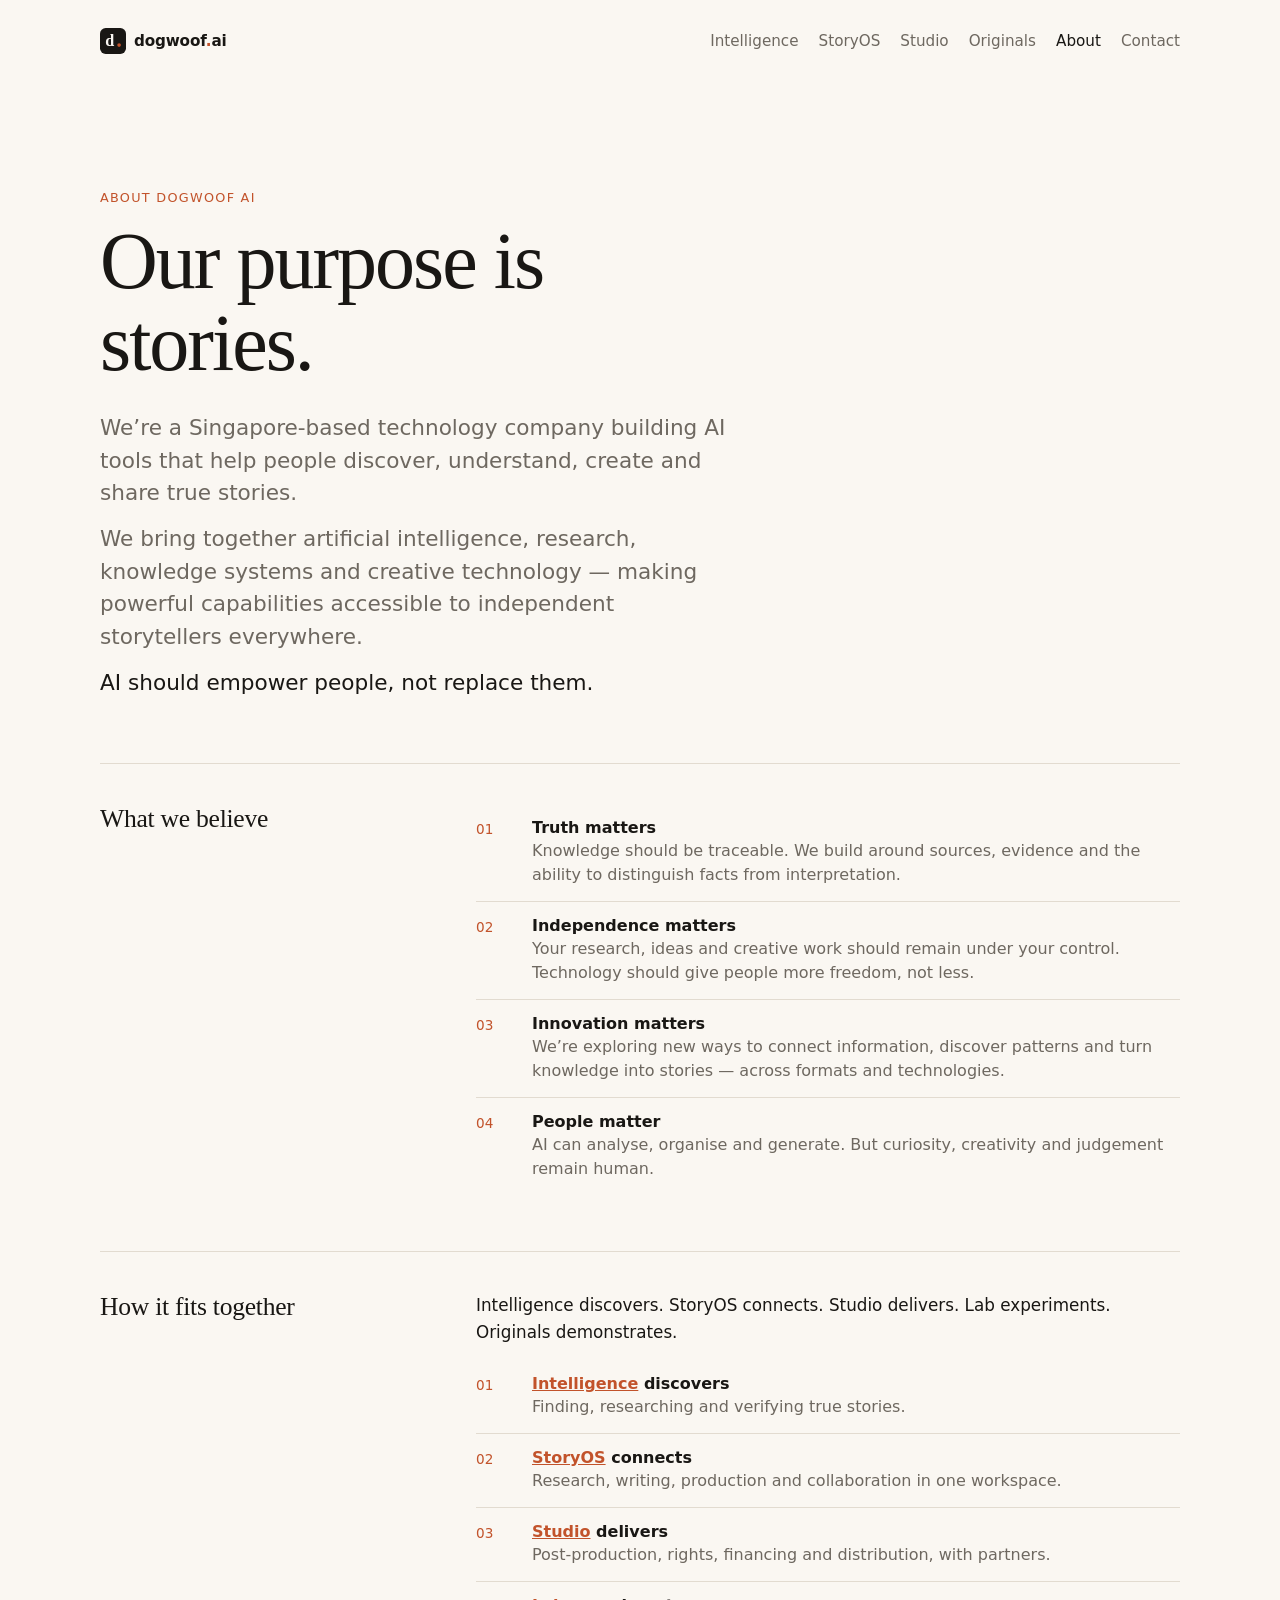
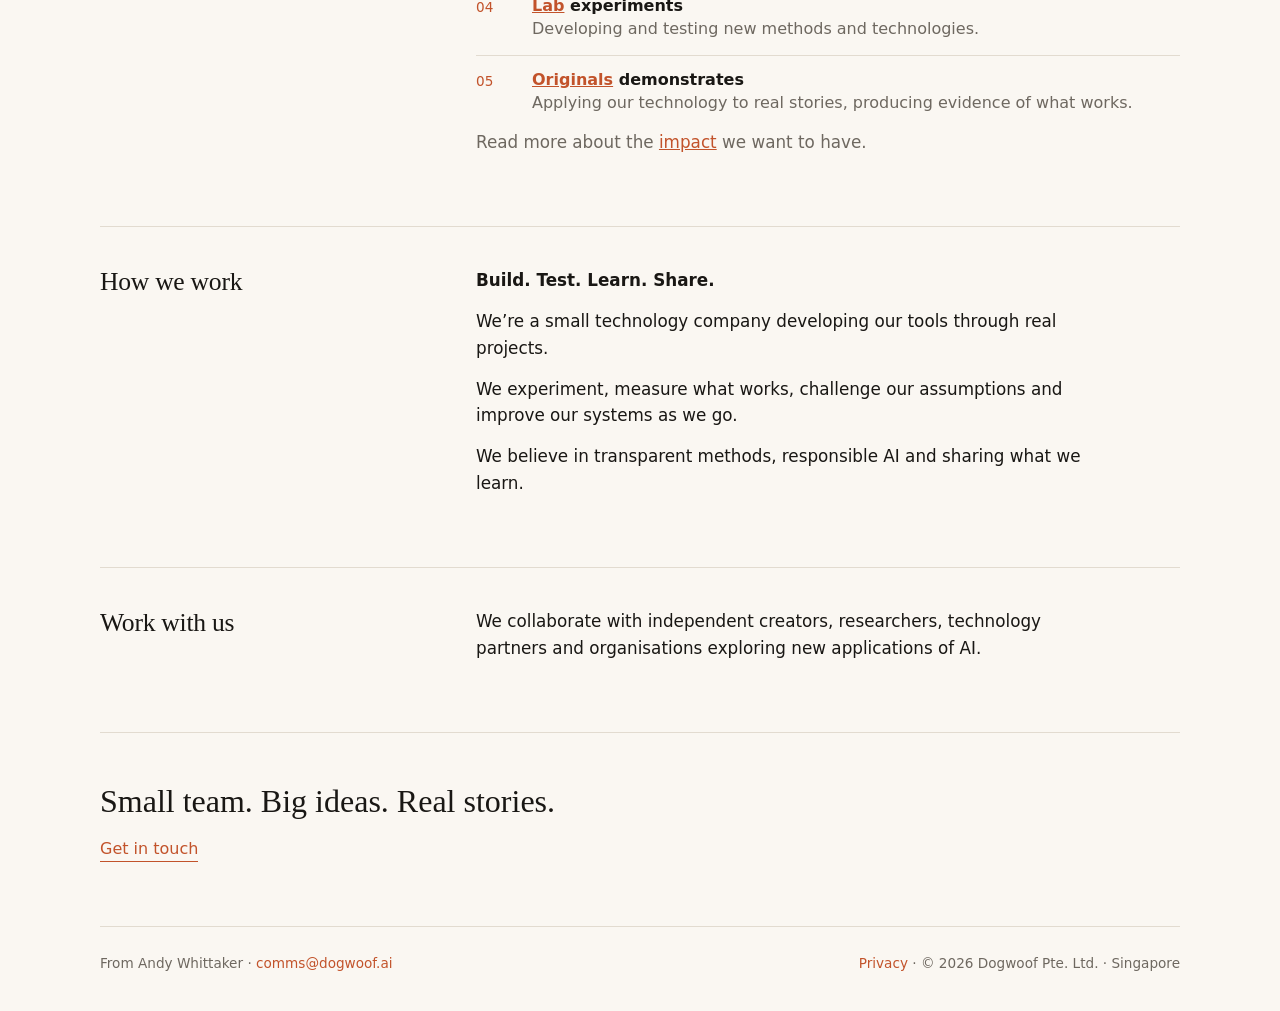
==== about.html @ a5aec827 "Add Contact page with Andy's copy; nav Contact links to it Co-Authored-By: Claude Opus 5.5 <noreply@" ====
<!doctype html>
<html lang="en">
<head>
  <meta charset="utf-8">
  <meta name="viewport" content="width=device-width, initial-scale=1">
  <title>About · dogwoof.ai</title>
  <meta name="description" content="About Dogwoof AI: a Singapore-based technology company building AI tools that help people discover, understand, create and share true stories.">
  <link rel="icon" href="/favicon.svg" type="image/svg+xml">
  <link rel="stylesheet" href="/styles.css">
</head>
<body>
  <div class="wrap">
    <nav>
      <a class="logo" href="/"><svg class="mark" viewBox="0 0 64 64" width="26" height="26" aria-hidden="true"><rect width="64" height="64" rx="14" fill="currentColor"/><text x="13" y="45" font-family="ui-serif, Georgia, 'Times New Roman', serif" font-size="40" fill="var(--bg)">d</text><circle cx="47" cy="42" r="4.5" fill="var(--accent)"/></svg><span>dogwoof<span class="dot">.</span>ai</span></a>
      <span class="links"><a href="/intelligence">Intelligence</a><a href="/storyos">StoryOS</a><a href="/studio">Studio</a><a href="/originals">Originals</a><a href="/about" aria-current="page">About</a><a href="/contact">Contact</a></span>
    </nav>

    <header>
      <p class="eyebrow">About Dogwoof AI</p>
      <h1>Our purpose is stories.</h1>
      <p class="lede">We&rsquo;re a Singapore-based technology company building AI tools that help people discover, understand, create and share true stories.</p>
      <p class="lede">We bring together artificial intelligence, research, knowledge systems and creative technology &mdash; making powerful capabilities accessible to independent storytellers everywhere.</p>
      <p class="lede"><span class="em">AI should empower people, not replace them.</span></p>
    </header>

    <section class="block">
      <h2>What we believe</h2>
      <div class="body">
        <ol class="steps">
          <li><div><strong>Truth matters</strong><span>Knowledge should be traceable. We build around sources, evidence and the ability to distinguish facts from interpretation.</span></div></li>
          <li><div><strong>Independence matters</strong><span>Your research, ideas and creative work should remain under your control. Technology should give people more freedom, not less.</span></div></li>
          <li><div><strong>Innovation matters</strong><span>We&rsquo;re exploring new ways to connect information, discover patterns and turn knowledge into stories &mdash; across formats and technologies.</span></div></li>
          <li><div><strong>People matter</strong><span>AI can analyse, organise and generate. But curiosity, creativity and judgement remain human.</span></div></li>
        </ol>
      </div>
    </section>

    <section class="block">
      <h2>How it fits together</h2>
      <div class="body">
        <p>Intelligence discovers. StoryOS connects. Studio delivers. Lab experiments. Originals demonstrates.</p>
        <ol class="steps">
          <li><div><strong><a href="/intelligence">Intelligence</a> discovers</strong><span>Finding, researching and verifying true stories.</span></div></li>
          <li><div><strong><a href="/storyos">StoryOS</a> connects</strong><span>Research, writing, production and collaboration in one workspace.</span></div></li>
          <li><div><strong><a href="/studio">Studio</a> delivers</strong><span>Post-production, rights, financing and distribution, with partners.</span></div></li>
          <li><div><strong><a href="/lab">Lab</a> experiments</strong><span>Developing and testing new methods and technologies.</span></div></li>
          <li><div><strong><a href="/originals">Originals</a> demonstrates</strong><span>Applying our technology to real stories, producing evidence of what works.</span></div></li>
        </ol>
        <p class="muted">Read more about the <a href="/impact">impact</a> we want to have.</p>
      </div>
    </section>

    <section class="block">
      <h2>How we work</h2>
      <div class="body">
        <p><strong>Build. Test. Learn. Share.</strong></p>
        <p>We&rsquo;re a small technology company developing our tools through real projects.</p>
        <p>We experiment, measure what works, challenge our assumptions and improve our systems as we go.</p>
        <p>We believe in transparent methods, responsible AI and sharing what we learn.</p>
      </div>
    </section>

    <section class="block">
      <h2>Work with us</h2>
      <div class="body">
        <p>We collaborate with independent creators, researchers, technology partners and organisations exploring new applications of AI.</p>
      </div>
    </section>

    <div class="cta">
      <p>Small team. Big ideas. Real stories.</p>
      <p class="actions"><a href="/contact">Get in touch</a></p>
    </div>

    <footer id="contact">
      <span>From Andy Whittaker &middot; <a href="mailto:comms@dogwoof.ai">comms@dogwoof.ai</a></span>
      <span><a href="/privacy">Privacy</a> &middot; &copy; <span id="y">2026</span> Dogwoof Pte. Ltd. &middot; Singapore</span>
    </footer>
  </div>
  <script>document.getElementById('y').textContent = new Date().getFullYear();</script>
</body>
</html>
---- styles.css ----
:root {
  --bg: #faf7f2;
  --fg: #191714;
  --muted: #6e6860;
  --rule: #e2dbd0;
  --tile: #f1ebe1;
  --accent: #c2532b;
}
@media (prefers-color-scheme: dark) {
  :root {
    --bg: #14120f;
    --fg: #f1ece4;
    --muted: #a39b90;
    --rule: #2c2823;
    --tile: #1e1b17;
    --accent: #e8794f;
  }
}
* { box-sizing: border-box; }
html, body { margin: 0; }
body {
  background: var(--bg);
  color: var(--fg);
  font-family: ui-sans-serif, system-ui, -apple-system, "Segoe UI", Helvetica, Arial, sans-serif;
  padding: 0 24px;
}
.wrap { max-width: 1080px; margin: 0 auto; width: 100%; }
.serif { font-family: ui-serif, Georgia, "Times New Roman", serif; }
.dot { color: var(--accent); }

nav { display: flex; justify-content: space-between; align-items: center; flex-wrap: wrap; gap: 8px; padding: 28px 0; font-size: 0.95rem; }
nav .logo { display: inline-flex; align-items: center; gap: 8px; font-weight: 600; letter-spacing: -0.01em; color: var(--fg); text-decoration: none; }
nav .logo .mark { flex: none; }
.product-mark { display: block; color: var(--fg); margin: 0 0 14px; }
nav .links { display: flex; flex-wrap: wrap; column-gap: 20px; row-gap: 6px; }
nav .links a { color: var(--muted); text-decoration: none; }
nav .links a:hover, nav .links a[aria-current="page"] { color: var(--fg); }

header { padding: 12vh 0 64px; }
.eyebrow { font-size: 0.8rem; letter-spacing: 0.1em; text-transform: uppercase; color: var(--accent); margin: 0 0 16px; }
h1 {
  font-family: ui-serif, Georgia, "Times New Roman", serif;
  font-weight: 400;
  font-size: clamp(2.4rem, 7vw, 5rem);
  letter-spacing: -0.025em;
  line-height: 1.02;
  margin: 0 0 28px;
  max-width: 14ch;
}
p.lede { font-size: clamp(1.1rem, 2.2vw, 1.35rem); line-height: 1.5; margin: 0; max-width: 46ch; color: var(--muted); }
p.lede + p.lede { margin-top: 14px; }
p.lede .em { color: var(--fg); }
p.actions { display: flex; flex-wrap: wrap; gap: 12px 28px; margin: 28px 0 0; }
p.actions a { color: var(--accent); text-decoration: none; border-bottom: 1px solid currentColor; }
section.manifesto { border-top: 1px solid var(--rule); padding: 48px 0; }
section.manifesto p { font-family: ui-serif, Georgia, serif; font-size: clamp(1.4rem, 3vw, 2rem); line-height: 1.3; letter-spacing: -0.01em; margin: 0; max-width: 28ch; }
section.manifesto p.sign { margin-top: 16px; max-width: none; font-family: inherit; font-size: 1rem; color: var(--muted); }

.grid { display: grid; grid-template-columns: repeat(4, 1fr); gap: 12px; margin: 0 0 72px; padding: 0; list-style: none; }
.grid.three { grid-template-columns: repeat(3, 1fr); }
.grid li {
  min-width: 0;
  aspect-ratio: 1 / 1;
  background: var(--tile);
  border-radius: 6px;
  padding: 18px;
  display: flex;
  flex-direction: column;
  justify-content: space-between;
}
.grid .n { font-size: 0.8rem; color: var(--accent); font-variant-numeric: tabular-nums; }
.grid .t { font-family: ui-serif, Georgia, serif; font-size: clamp(1.1rem, 2vw, 1.5rem); line-height: 1.15; }
.grid .d { font-size: 0.85rem; line-height: 1.4; color: var(--muted); margin-top: 6px; }

section.block { border-top: 1px solid var(--rule); padding: 40px 0 56px; display: grid; grid-template-columns: 1fr 2fr; gap: 24px; }
section.block h2 { font-family: ui-serif, Georgia, serif; font-weight: 400; font-size: 1.6rem; letter-spacing: -0.01em; margin: 0; }
section.block .body p { margin: 0 0 14px; font-size: 1.05rem; line-height: 1.6; max-width: 60ch; }
section.block .body p.muted { color: var(--muted); }

ol.steps { list-style: none; padding: 0; margin: 0; counter-reset: s; }
ol.steps li { counter-increment: s; padding: 14px 0; border-bottom: 1px solid var(--rule); display: grid; grid-template-columns: 3rem 1fr; gap: 8px; }
ol.steps li:last-child { border-bottom: 0; }
ol.steps li::before { content: counter(s, decimal-leading-zero); color: var(--accent); font-size: 0.85rem; padding-top: 3px; font-variant-numeric: tabular-nums; }
ol.steps strong { display: block; font-weight: 600; margin-bottom: 2px; }
ol.steps span { color: var(--muted); line-height: 1.5; }

.labels { display: flex; flex-wrap: wrap; gap: 8px; margin: 4px 0 16px; padding: 0; list-style: none; }
.labels li { font-size: 0.8rem; letter-spacing: 0.06em; text-transform: uppercase; border: 1px solid var(--rule); border-radius: 999px; padding: 6px 12px; }

section.parts { border-top: 1px solid var(--rule); padding: 32px 0; display: grid; grid-template-columns: repeat(3, 1fr); gap: 24px; }
section.parts.four { grid-template-columns: repeat(4, 1fr); }
.parts h2 { font-size: 1rem; font-weight: 600; margin: 0 0 8px; }
.parts h2 a { color: var(--fg); text-decoration: none; }
.parts h2 a::after { content: " \2192"; color: var(--accent); }
.parts p { margin: 0; font-size: 0.95rem; line-height: 1.5; color: var(--muted); }

.cta { border-top: 1px solid var(--rule); padding: 48px 0 64px; }
.cta p { font-family: ui-serif, Georgia, serif; font-size: clamp(1.4rem, 3vw, 2rem); line-height: 1.25; margin: 0 0 16px; max-width: 30ch; }
.cta p.eyebrow { font-family: inherit; font-size: 0.8rem; margin: 0 0 12px; }
.cta p.muted { font-family: inherit; font-size: 0.9rem; color: var(--muted); margin: 24px 0 0; }
.cta p.actions { font-family: inherit; font-size: 1rem; line-height: 1.5; max-width: none; margin: 0; }
.cta a { color: var(--accent); text-decoration: none; border-bottom: 1px solid currentColor; }

footer { border-top: 1px solid var(--rule); padding: 28px 0 40px; font-size: 0.85rem; color: var(--muted); display: flex; justify-content: space-between; flex-wrap: wrap; gap: 12px; }
footer a { color: var(--accent); text-decoration: none; }

@media (max-width: 760px) {
  .grid { grid-template-columns: repeat(2, 1fr); }
  .grid.three { grid-template-columns: 1fr; }
  .grid.three li, .grid.stack li { aspect-ratio: auto; min-height: 150px; }
  .grid.stack { grid-template-columns: 1fr; }
  section.parts, section.parts.four, section.block { grid-template-columns: 1fr; }
  nav .links { column-gap: 14px; }
  header { padding: 8vh 0 48px; }
}
section.block .body a { color: var(--accent); }
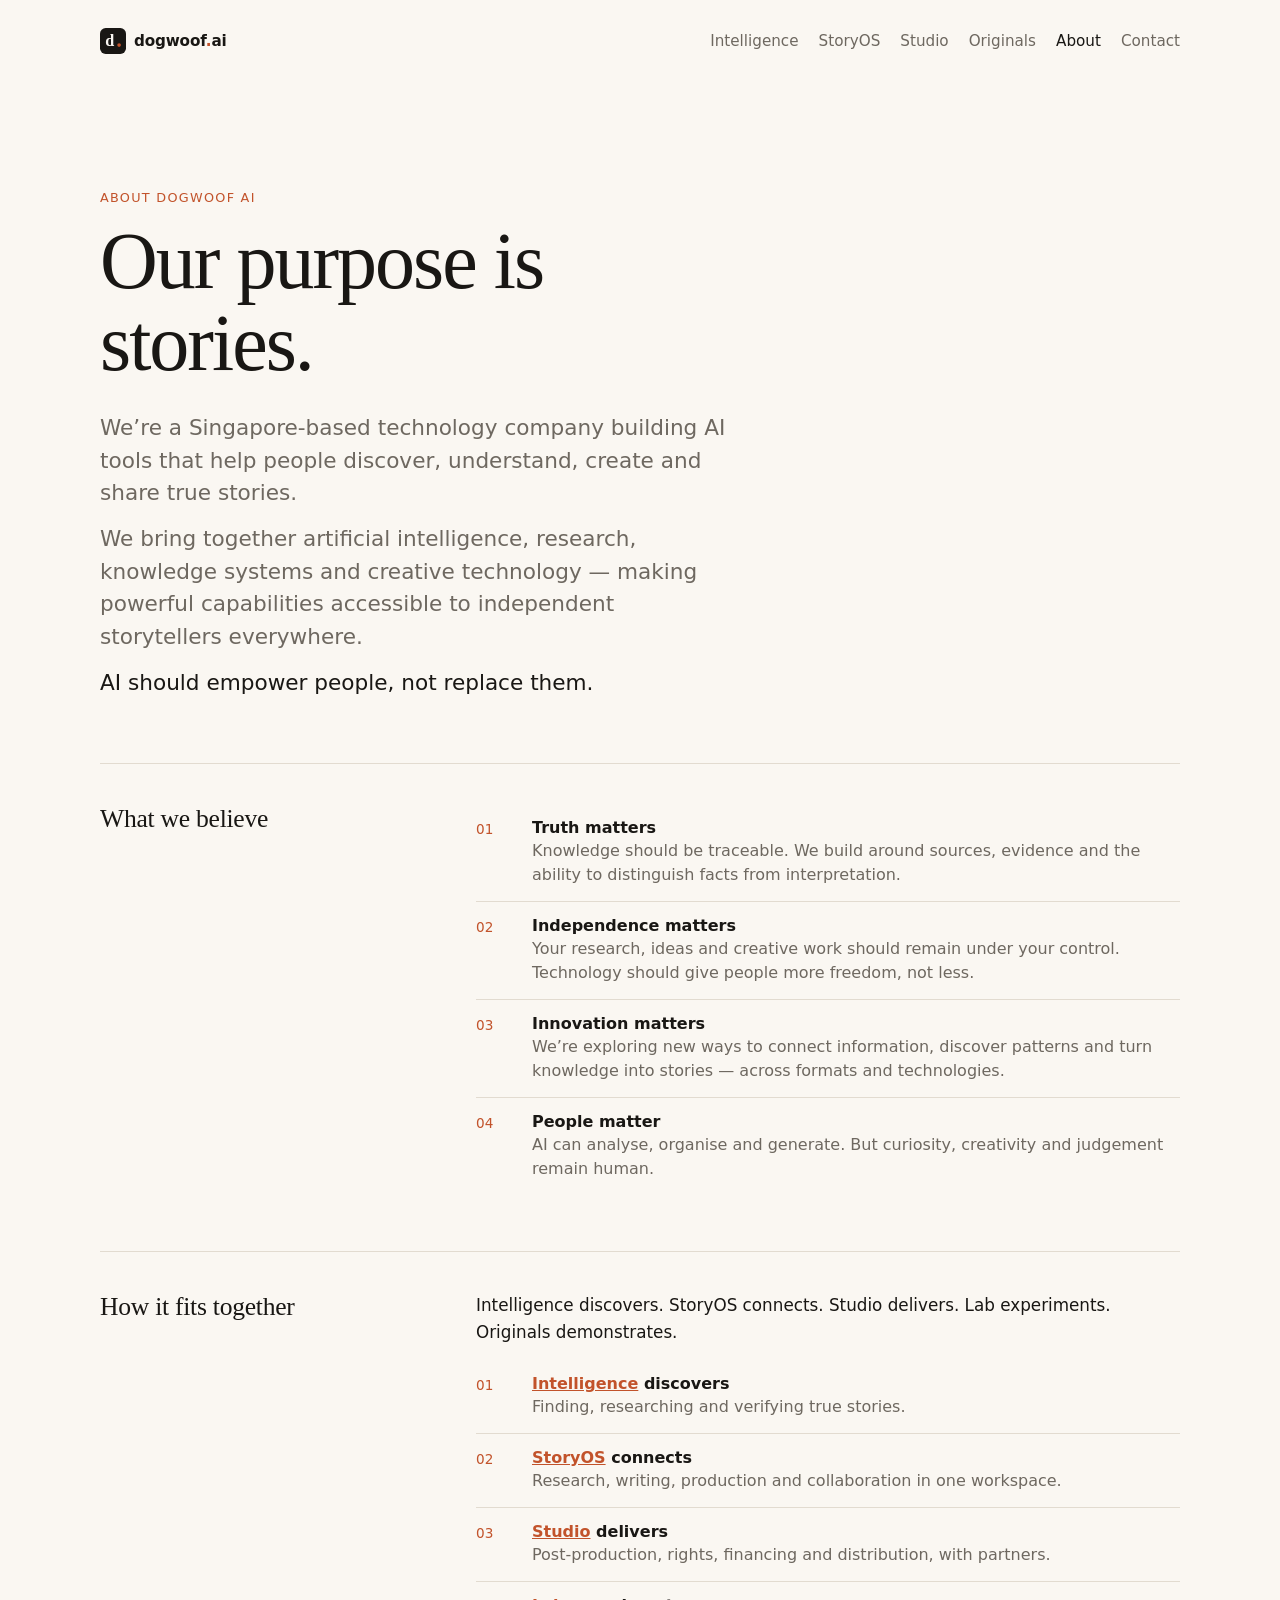
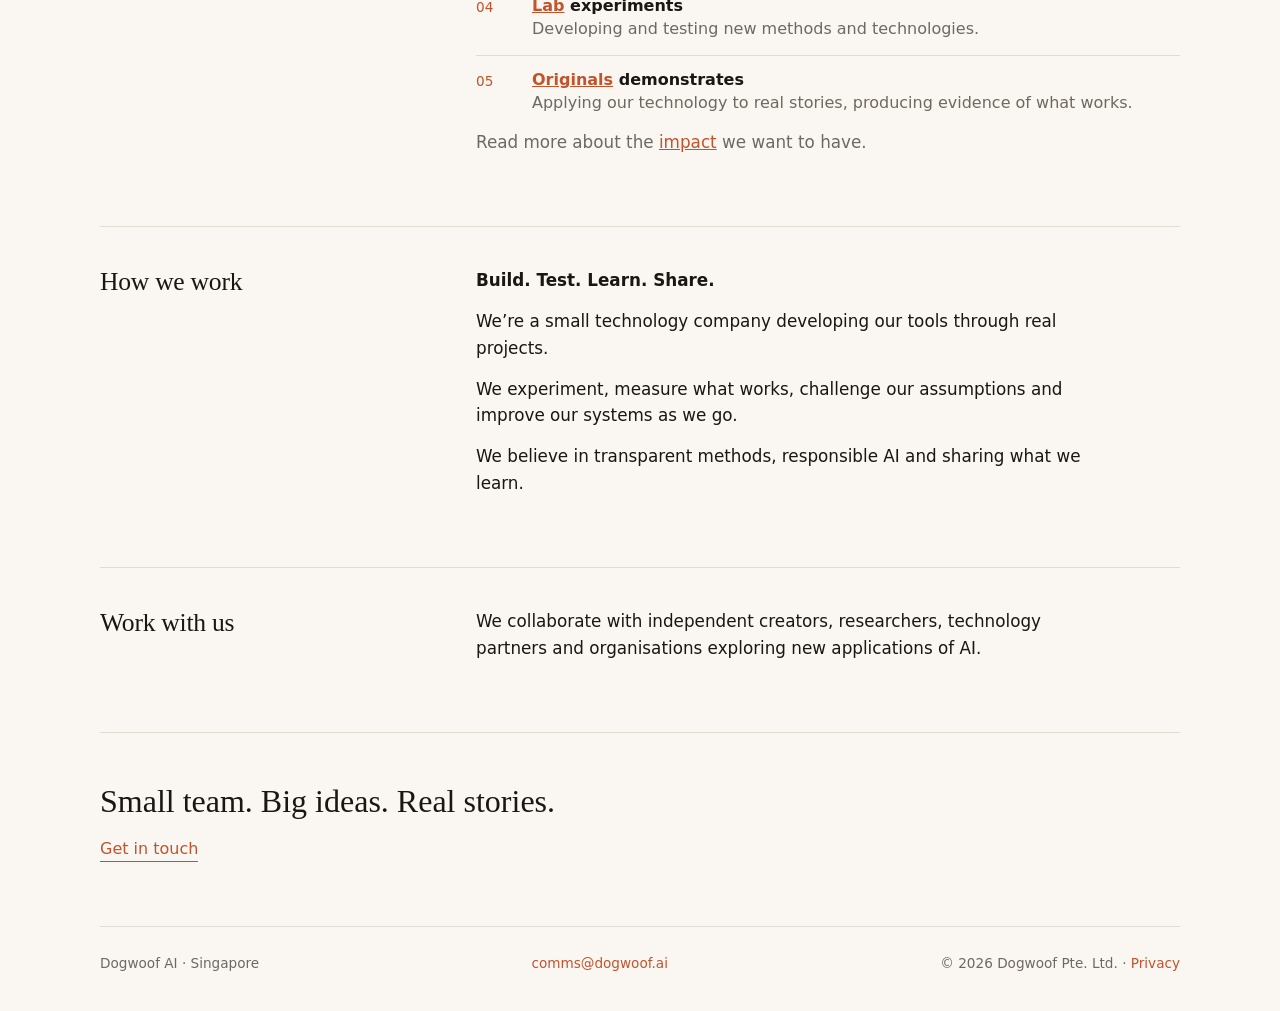
==== commit 17e24028: "One company footer on every page Footer now reads 'Dogwoof AI · Singapore / comms@dogwoof.ai / © 202" ====
--- a/about.html
+++ b/about.html
@@ -73,8 +73,9 @@
     </div>
 
     <footer id="contact">
-      <span>From Andy Whittaker &middot; <a href="mailto:comms@dogwoof.ai">comms@dogwoof.ai</a></span>
-      <span><a href="/privacy">Privacy</a> &middot; &copy; <span id="y">2026</span> Dogwoof Pte. Ltd. &middot; Singapore</span>
+      <span>Dogwoof AI &middot; Singapore</span>
+      <span><a href="mailto:comms@dogwoof.ai">comms@dogwoof.ai</a></span>
+      <span>&copy; <span id="y">2026</span> Dogwoof Pte. Ltd. &middot; <a href="/privacy">Privacy</a></span>
     </footer>
   </div>
   <script>document.getElementById('y').textContent = new Date().getFullYear();</script>
--- a/styles.css
+++ b/styles.css
@@ -110,6 +110,7 @@
   .grid.three li, .grid.stack li { aspect-ratio: auto; min-height: 150px; }
   .grid.stack { grid-template-columns: 1fr; }
   section.parts, section.parts.four, section.block { grid-template-columns: 1fr; }
+  footer { flex-direction: column; gap: 6px; }
   nav .links { column-gap: 14px; }
   header { padding: 8vh 0 48px; }
 }
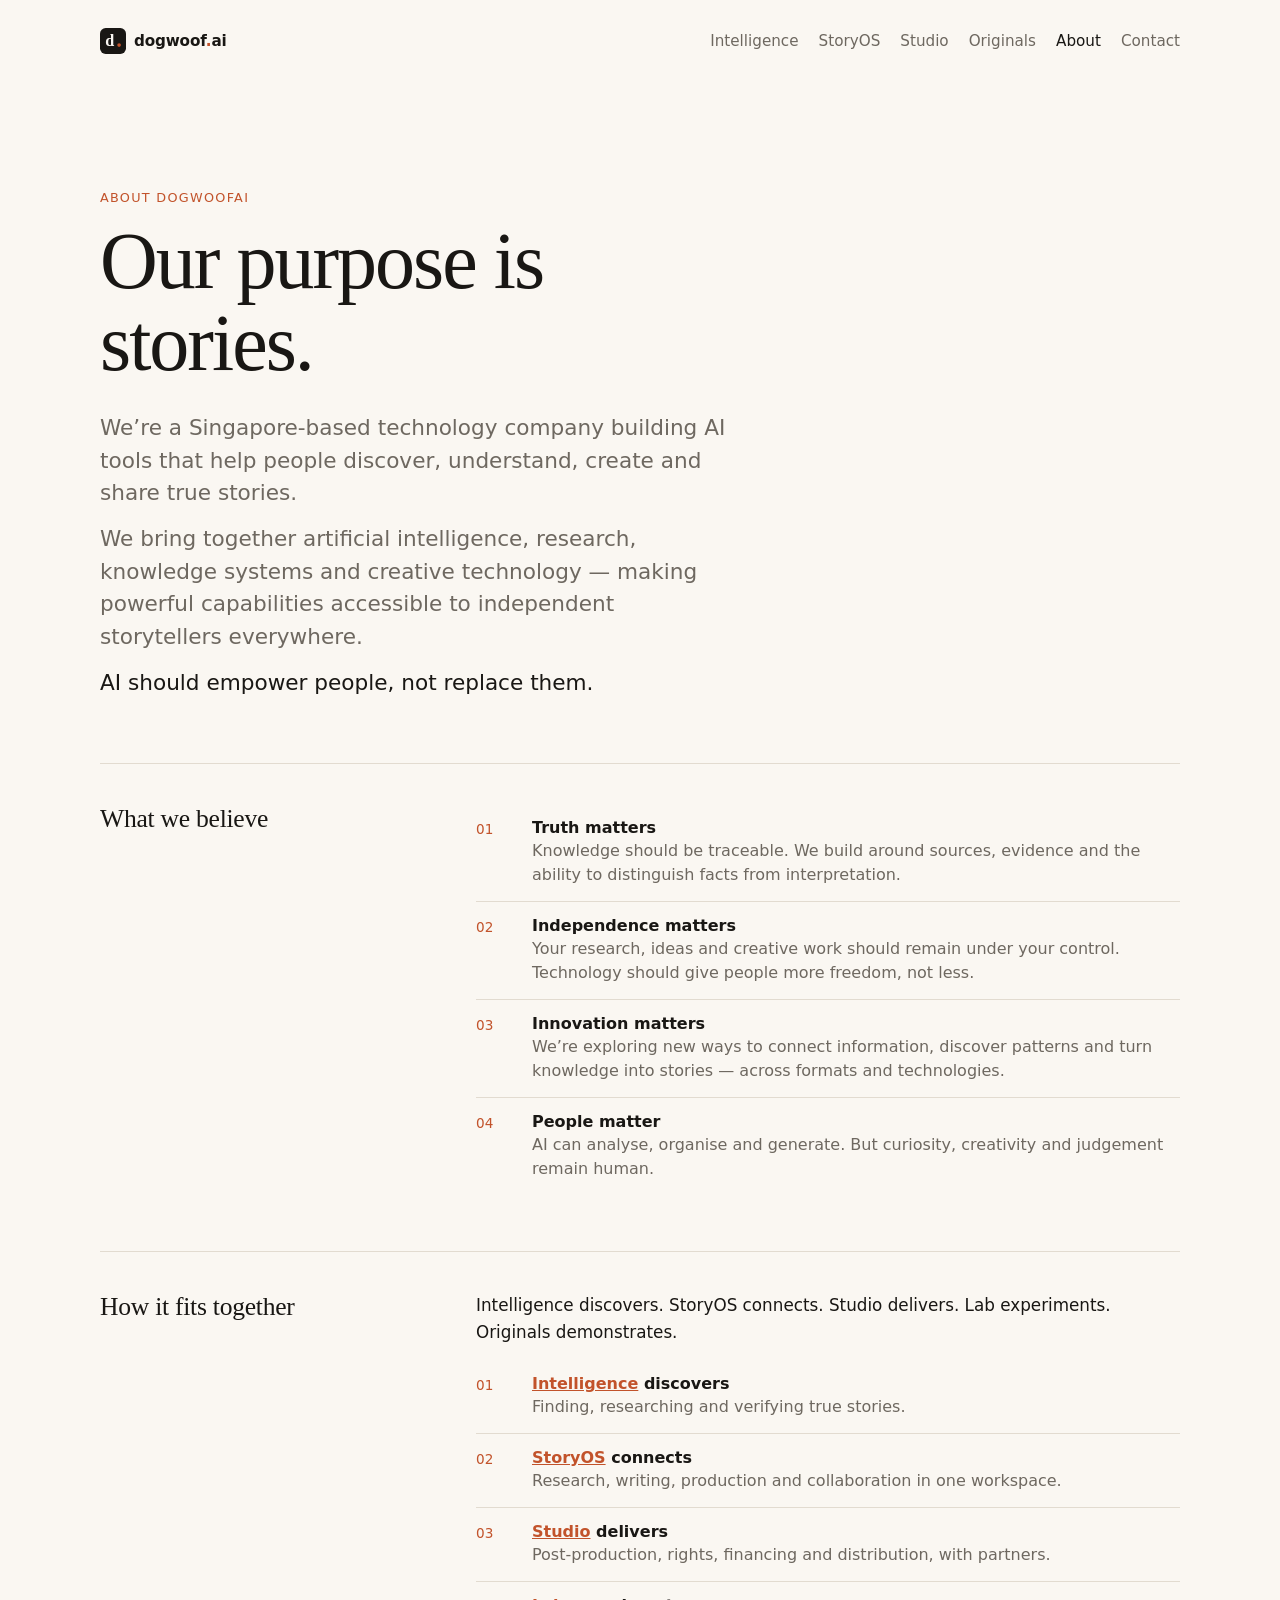
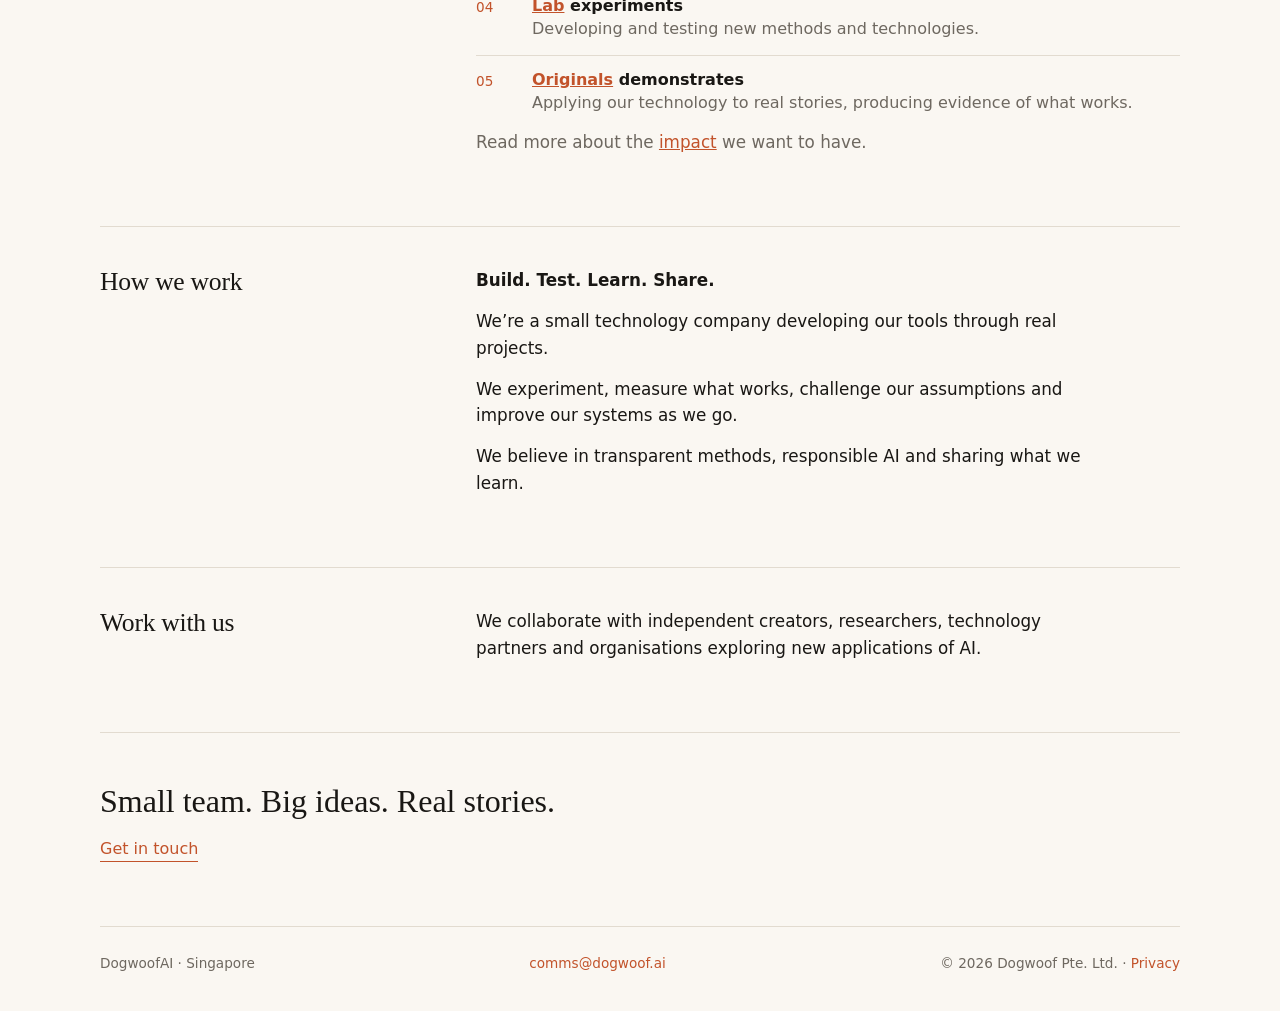
==== commit e3feab3e: "Write DogwoofAI as one word everywhere Keeps the legal name Dogwoof Pte. Ltd. and the domain dogwoof" ====
--- a/about.html
+++ b/about.html
@@ -4,7 +4,7 @@
   <meta charset="utf-8">
   <meta name="viewport" content="width=device-width, initial-scale=1">
   <title>About · dogwoof.ai</title>
-  <meta name="description" content="About Dogwoof AI: a Singapore-based technology company building AI tools that help people discover, understand, create and share true stories.">
+  <meta name="description" content="About DogwoofAI: a Singapore-based technology company building AI tools that help people discover, understand, create and share true stories.">
   <link rel="icon" href="/favicon.svg" type="image/svg+xml">
   <link rel="stylesheet" href="/styles.css">
 </head>
@@ -16,7 +16,7 @@
     </nav>
 
     <header>
-      <p class="eyebrow">About Dogwoof AI</p>
+      <p class="eyebrow">About DogwoofAI</p>
       <h1>Our purpose is stories.</h1>
       <p class="lede">We&rsquo;re a Singapore-based technology company building AI tools that help people discover, understand, create and share true stories.</p>
       <p class="lede">We bring together artificial intelligence, research, knowledge systems and creative technology &mdash; making powerful capabilities accessible to independent storytellers everywhere.</p>
@@ -73,7 +73,7 @@
     </div>
 
     <footer id="contact">
-      <span>Dogwoof AI &middot; Singapore</span>
+      <span>DogwoofAI &middot; Singapore</span>
       <span><a href="mailto:comms@dogwoof.ai">comms@dogwoof.ai</a></span>
       <span>&copy; <span id="y">2026</span> Dogwoof Pte. Ltd. &middot; <a href="/privacy">Privacy</a></span>
     </footer>
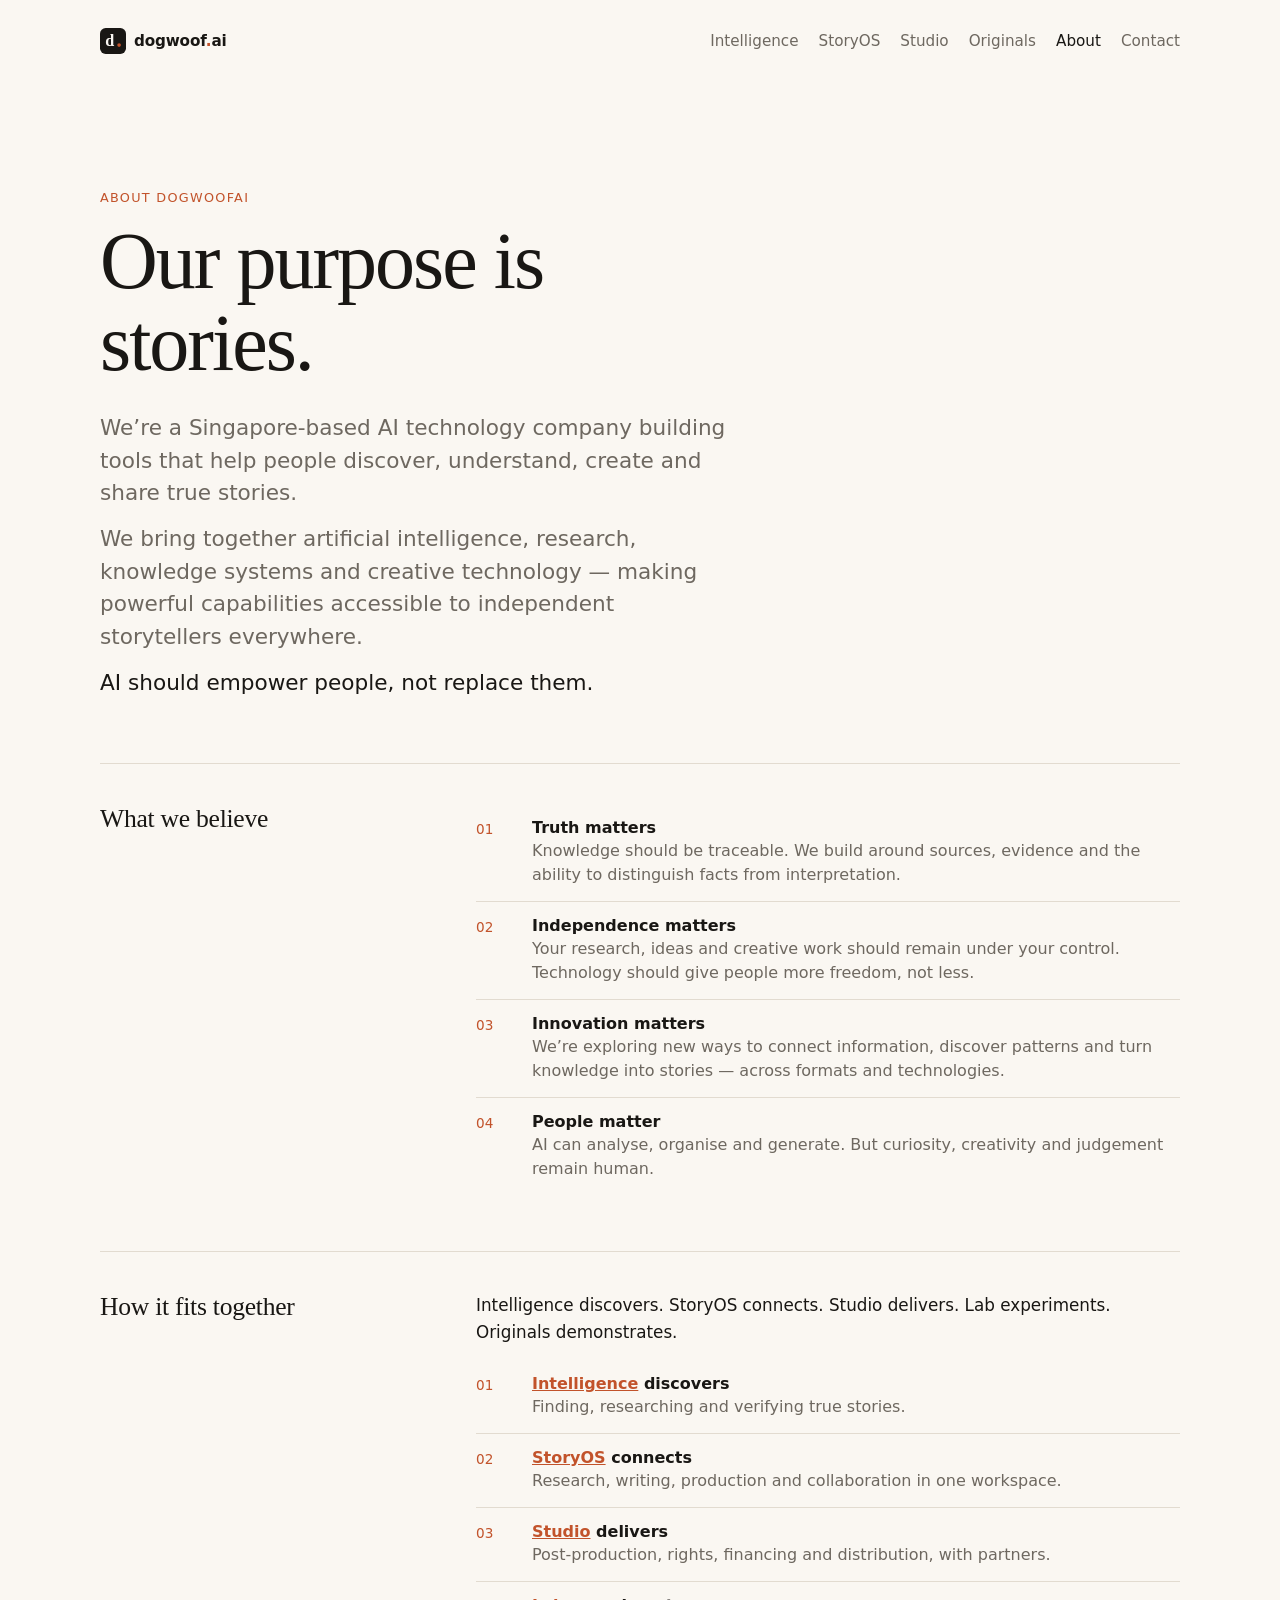
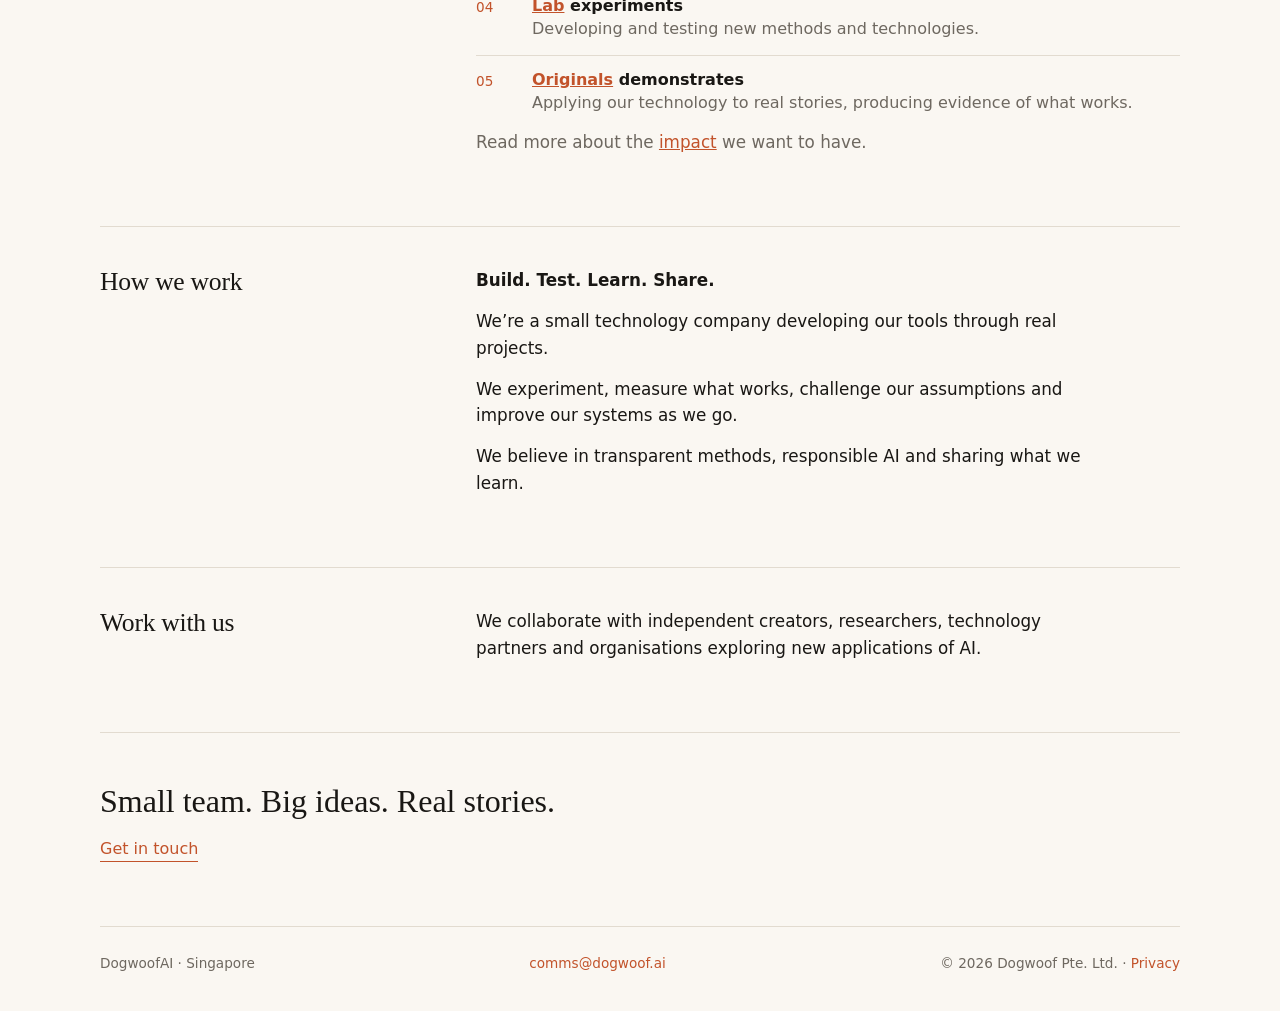
==== commit a33d5087: "Shared header partial; About names DogwoofAI as an AI technology company scripts/footer.py becomes s" ====
--- a/about.html
+++ b/about.html
@@ -3,8 +3,14 @@
 <head>
   <meta charset="utf-8">
   <meta name="viewport" content="width=device-width, initial-scale=1">
-  <title>About · dogwoof.ai</title>
-  <meta name="description" content="About DogwoofAI: a Singapore-based technology company building AI tools that help people discover, understand, create and share true stories.">
+  <title>About · DogwoofAI</title>
+  <meta name="description" content="About DogwoofAI: a Singapore-based AI technology company building tools that help people discover, understand, create and share true stories.">
+  <meta property="og:site_name" content="DogwoofAI">
+  <meta property="og:type" content="website">
+  <meta property="og:title" content="About · DogwoofAI">
+  <meta property="og:description" content="About DogwoofAI: a Singapore-based AI technology company building tools that help people discover, understand, create and share true stories.">
+  <meta property="og:url" content="https://www.dogwoof.ai/about">
+  <meta name="twitter:card" content="summary">
   <link rel="icon" href="/favicon.svg" type="image/svg+xml">
   <link rel="stylesheet" href="/styles.css">
 </head>
@@ -18,7 +24,7 @@
     <header>
       <p class="eyebrow">About DogwoofAI</p>
       <h1>Our purpose is stories.</h1>
-      <p class="lede">We&rsquo;re a Singapore-based technology company building AI tools that help people discover, understand, create and share true stories.</p>
+      <p class="lede">We&rsquo;re a Singapore-based AI technology company building tools that help people discover, understand, create and share true stories.</p>
       <p class="lede">We bring together artificial intelligence, research, knowledge systems and creative technology &mdash; making powerful capabilities accessible to independent storytellers everywhere.</p>
       <p class="lede"><span class="em">AI should empower people, not replace them.</span></p>
     </header>
--- a/styles.css
+++ b/styles.css
@@ -70,6 +70,8 @@
 }
 .grid .n { font-size: 0.8rem; color: var(--accent); font-variant-numeric: tabular-nums; }
 .grid .t { font-family: ui-serif, Georgia, serif; font-size: clamp(1.1rem, 2vw, 1.5rem); line-height: 1.15; }
+.grid .t a { color: inherit; text-decoration: none; }
+.grid .t a:hover { color: var(--accent); }
 .grid .d { font-size: 0.85rem; line-height: 1.4; color: var(--muted); margin-top: 6px; }
 
 section.block { border-top: 1px solid var(--rule); padding: 40px 0 56px; display: grid; grid-template-columns: 1fr 2fr; gap: 24px; }
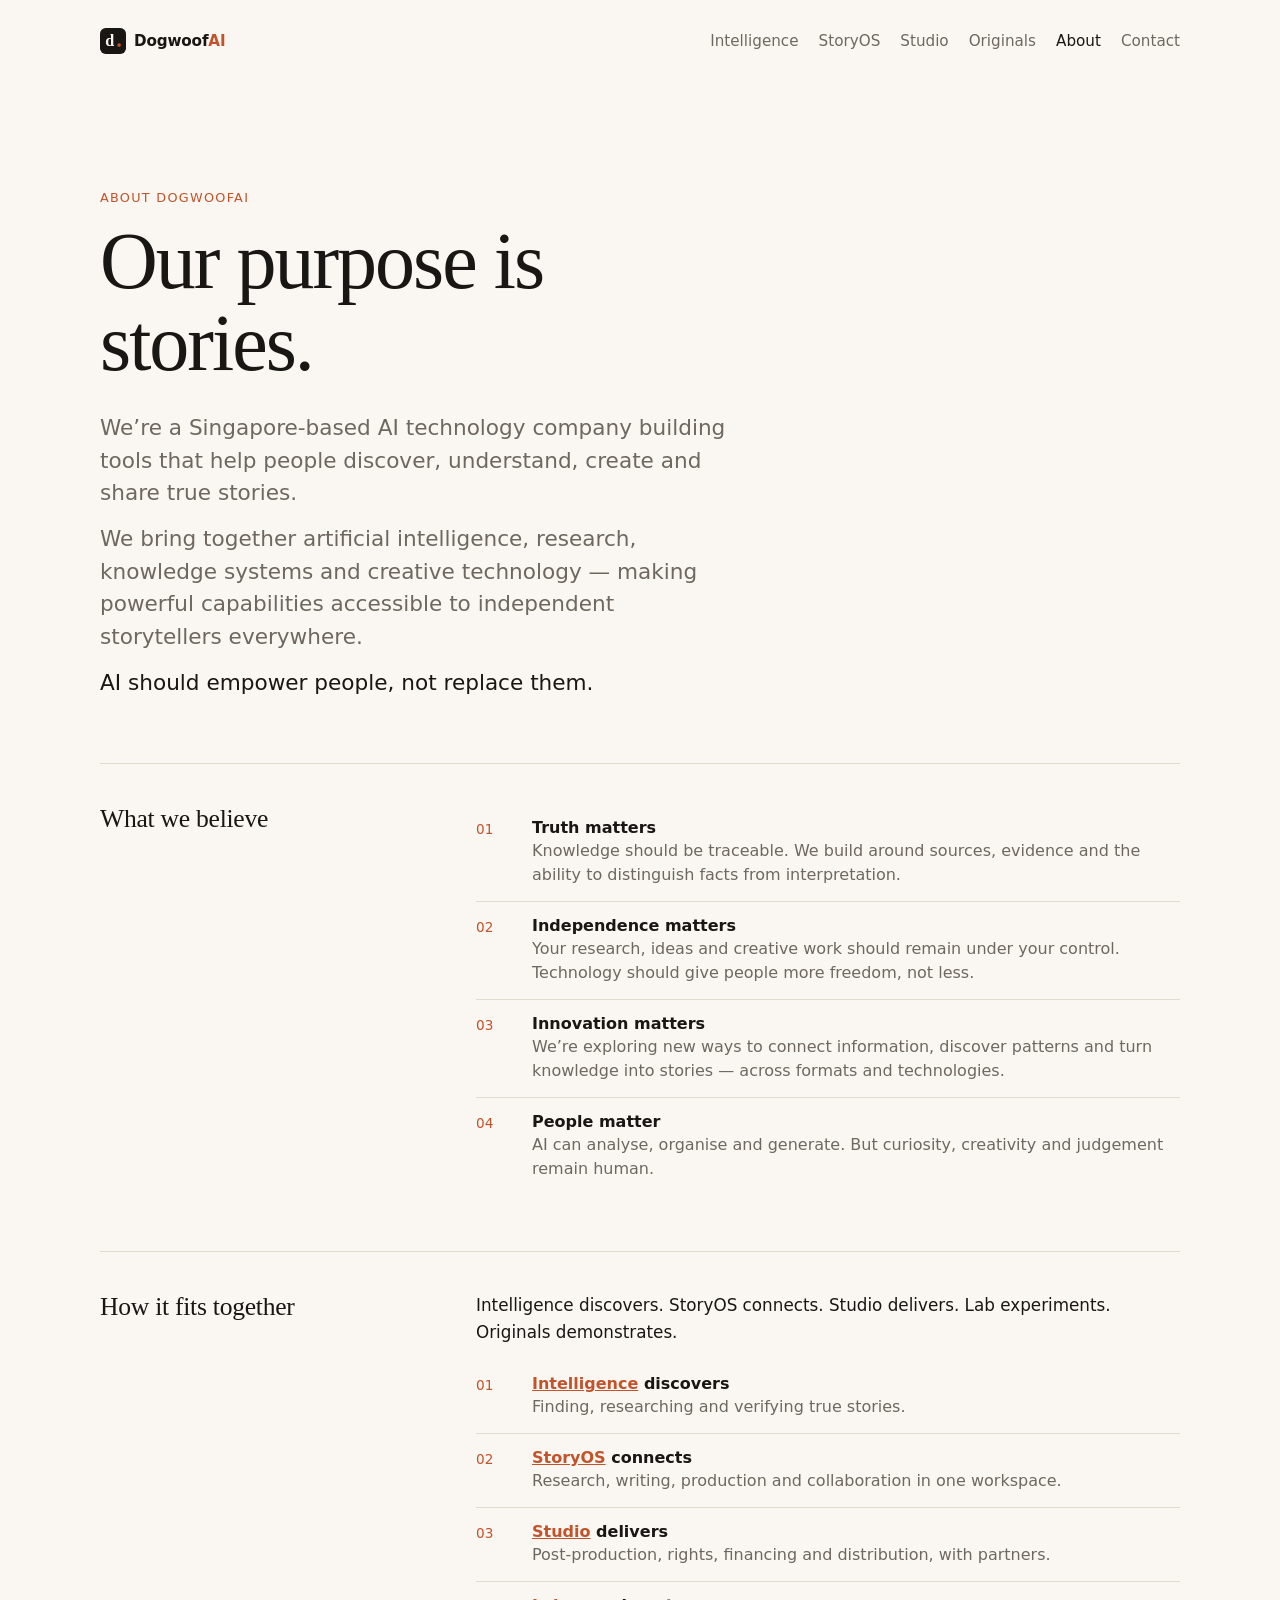
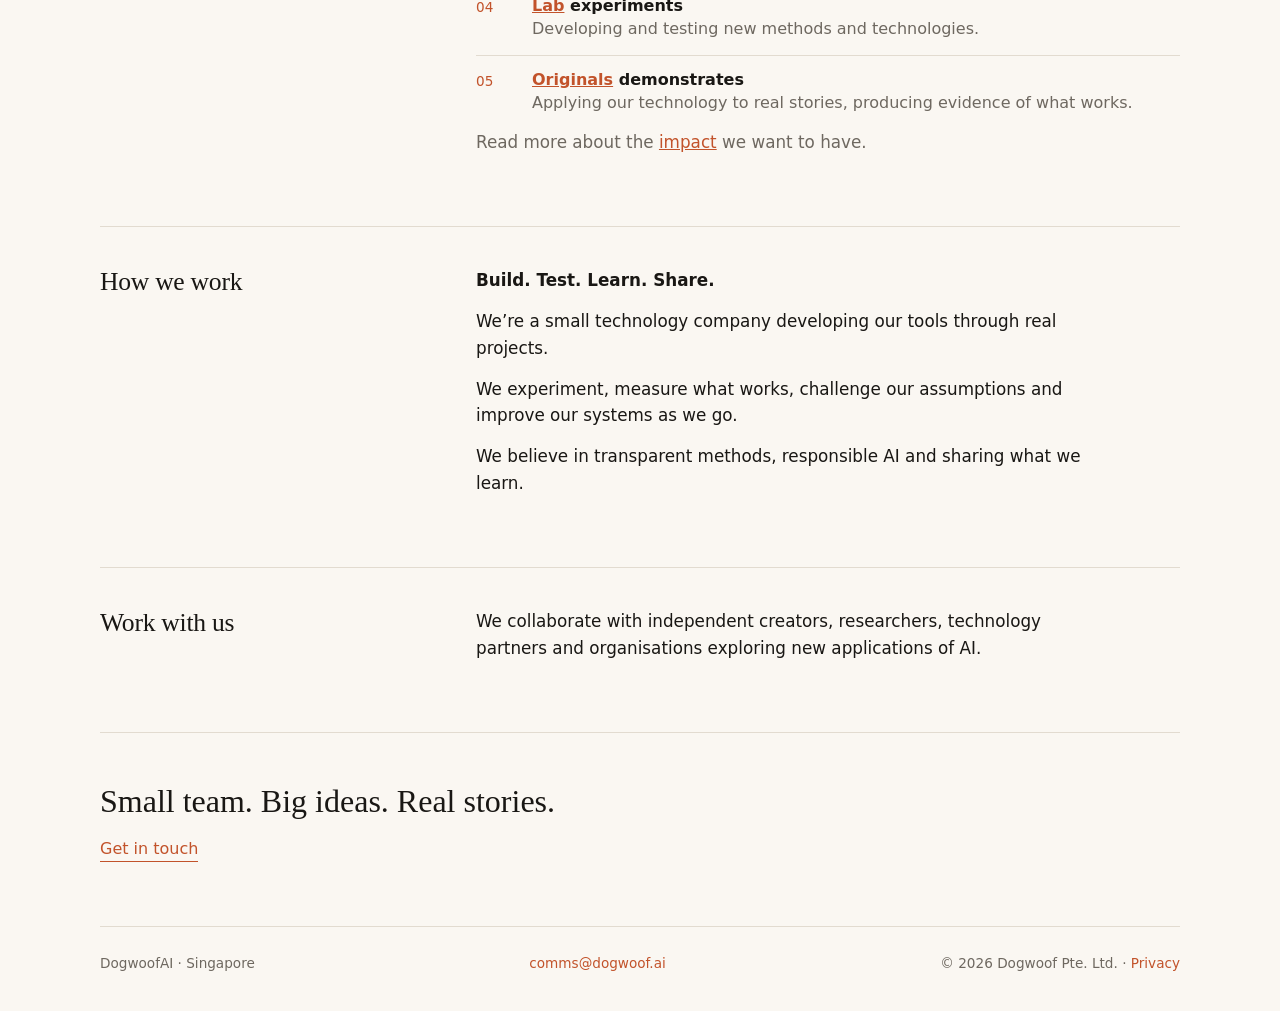
==== commit 15c9da8b: "Logo text reads DogwoofAI Co-Authored-By: Claude Opus 5.5 <noreply@anthropic.com> Claude-Session: ht" ====
--- a/about.html
+++ b/about.html
@@ -17,7 +17,7 @@
 <body>
   <div class="wrap">
     <nav>
-      <a class="logo" href="/"><svg class="mark" viewBox="0 0 64 64" width="26" height="26" aria-hidden="true"><rect width="64" height="64" rx="14" fill="currentColor"/><text x="13" y="45" font-family="ui-serif, Georgia, 'Times New Roman', serif" font-size="40" fill="var(--bg)">d</text><circle cx="47" cy="42" r="4.5" fill="var(--accent)"/></svg><span>dogwoof<span class="dot">.</span>ai</span></a>
+      <a class="logo" href="/"><svg class="mark" viewBox="0 0 64 64" width="26" height="26" aria-hidden="true"><rect width="64" height="64" rx="14" fill="currentColor"/><text x="13" y="45" font-family="ui-serif, Georgia, 'Times New Roman', serif" font-size="40" fill="var(--bg)">d</text><circle cx="47" cy="42" r="4.5" fill="var(--accent)"/></svg><span>Dogwoof<span class="dot">AI</span></span></a>
       <span class="links"><a href="/intelligence">Intelligence</a><a href="/storyos">StoryOS</a><a href="/studio">Studio</a><a href="/originals">Originals</a><a href="/about" aria-current="page">About</a><a href="/contact">Contact</a></span>
     </nav>
 
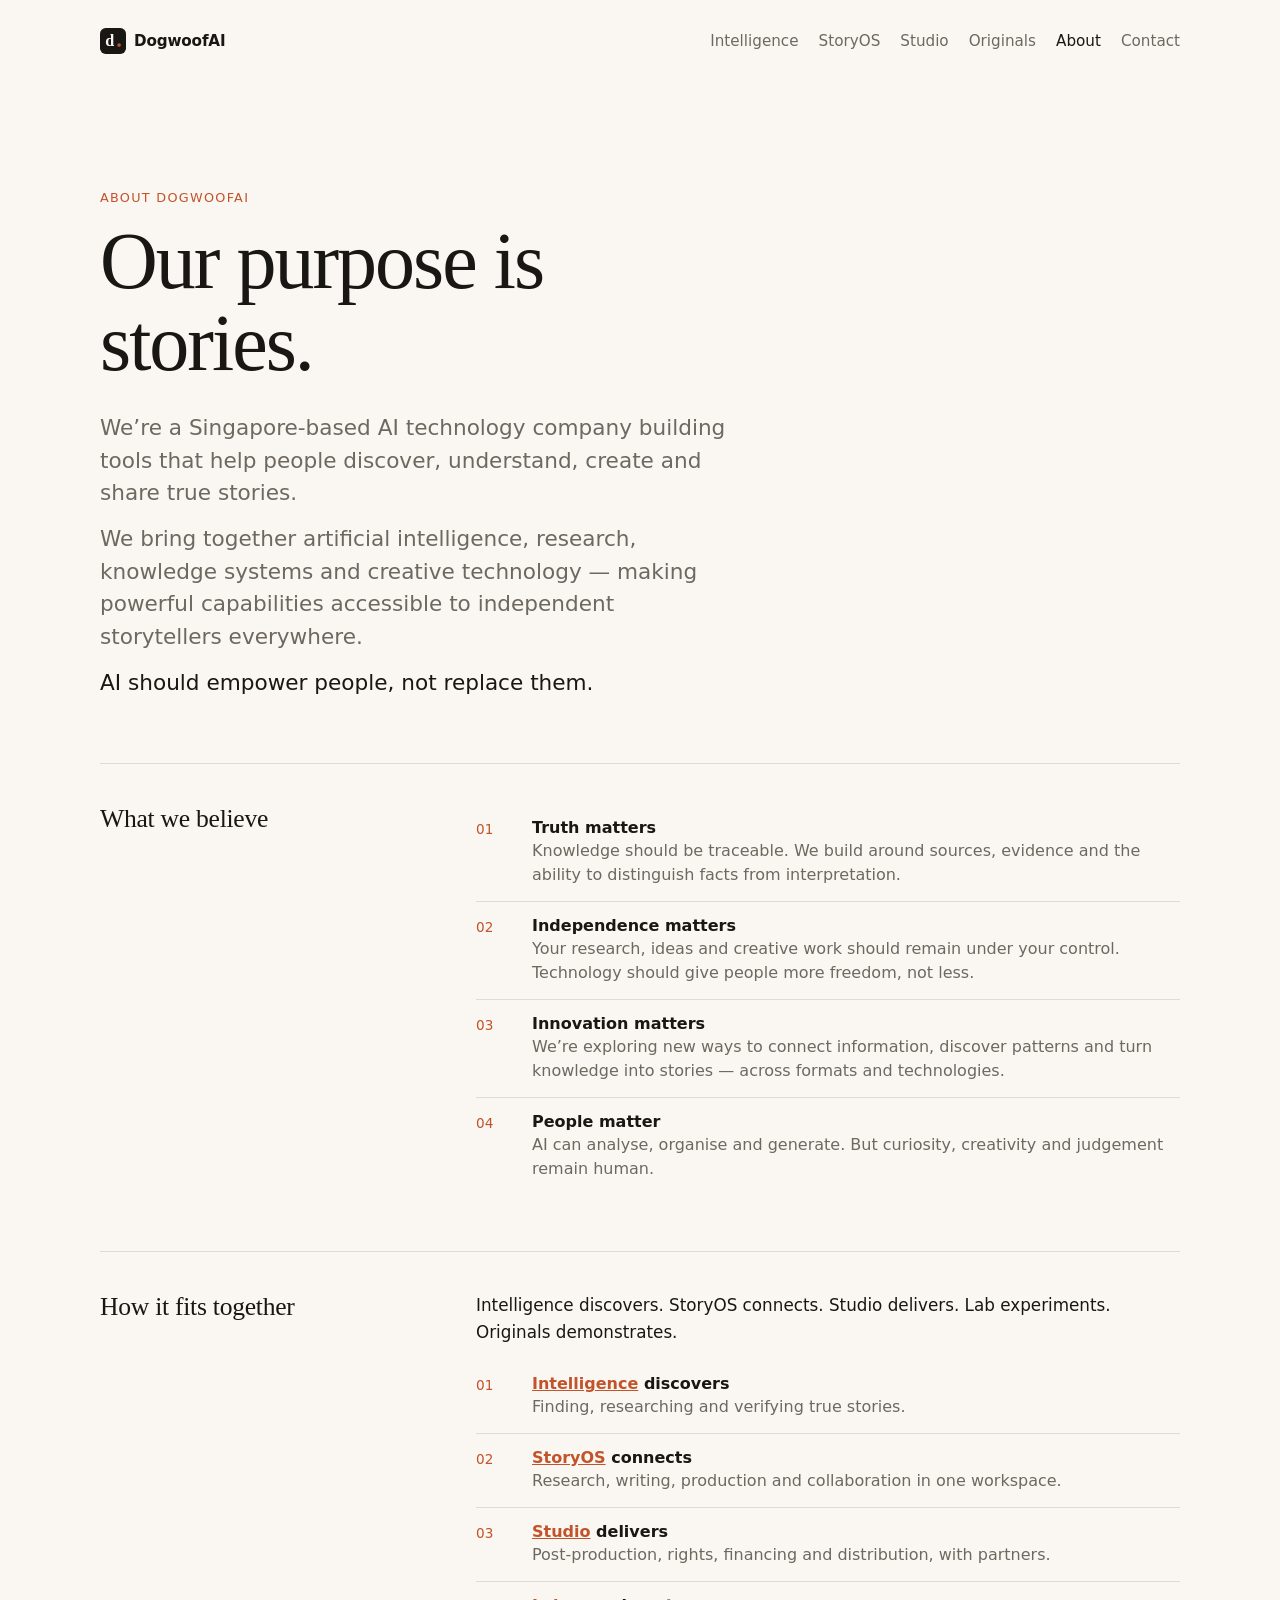
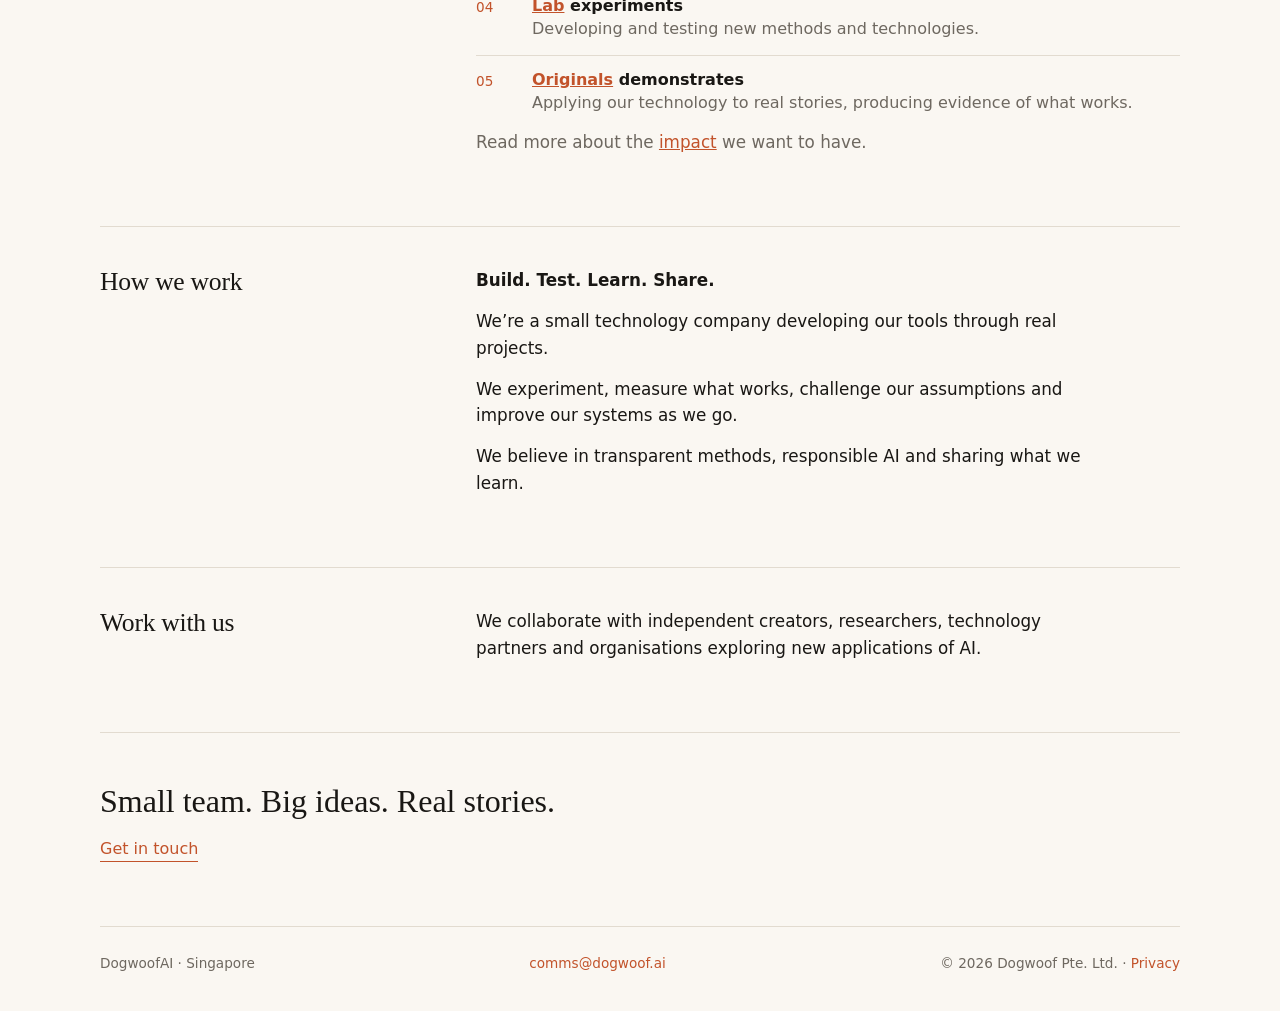
==== commit 47e204b0: "Logo text DogwoofAI all in the main text colour Co-Authored-By: Claude Opus 5.5 <noreply@anthropic.c" ====
--- a/about.html
+++ b/about.html
@@ -17,7 +17,7 @@
 <body>
   <div class="wrap">
     <nav>
-      <a class="logo" href="/"><svg class="mark" viewBox="0 0 64 64" width="26" height="26" aria-hidden="true"><rect width="64" height="64" rx="14" fill="currentColor"/><text x="13" y="45" font-family="ui-serif, Georgia, 'Times New Roman', serif" font-size="40" fill="var(--bg)">d</text><circle cx="47" cy="42" r="4.5" fill="var(--accent)"/></svg><span>Dogwoof<span class="dot">AI</span></span></a>
+      <a class="logo" href="/"><svg class="mark" viewBox="0 0 64 64" width="26" height="26" aria-hidden="true"><rect width="64" height="64" rx="14" fill="currentColor"/><text x="13" y="45" font-family="ui-serif, Georgia, 'Times New Roman', serif" font-size="40" fill="var(--bg)">d</text><circle cx="47" cy="42" r="4.5" fill="var(--accent)"/></svg><span>DogwoofAI</span></a>
       <span class="links"><a href="/intelligence">Intelligence</a><a href="/storyos">StoryOS</a><a href="/studio">Studio</a><a href="/originals">Originals</a><a href="/about" aria-current="page">About</a><a href="/contact">Contact</a></span>
     </nav>
 
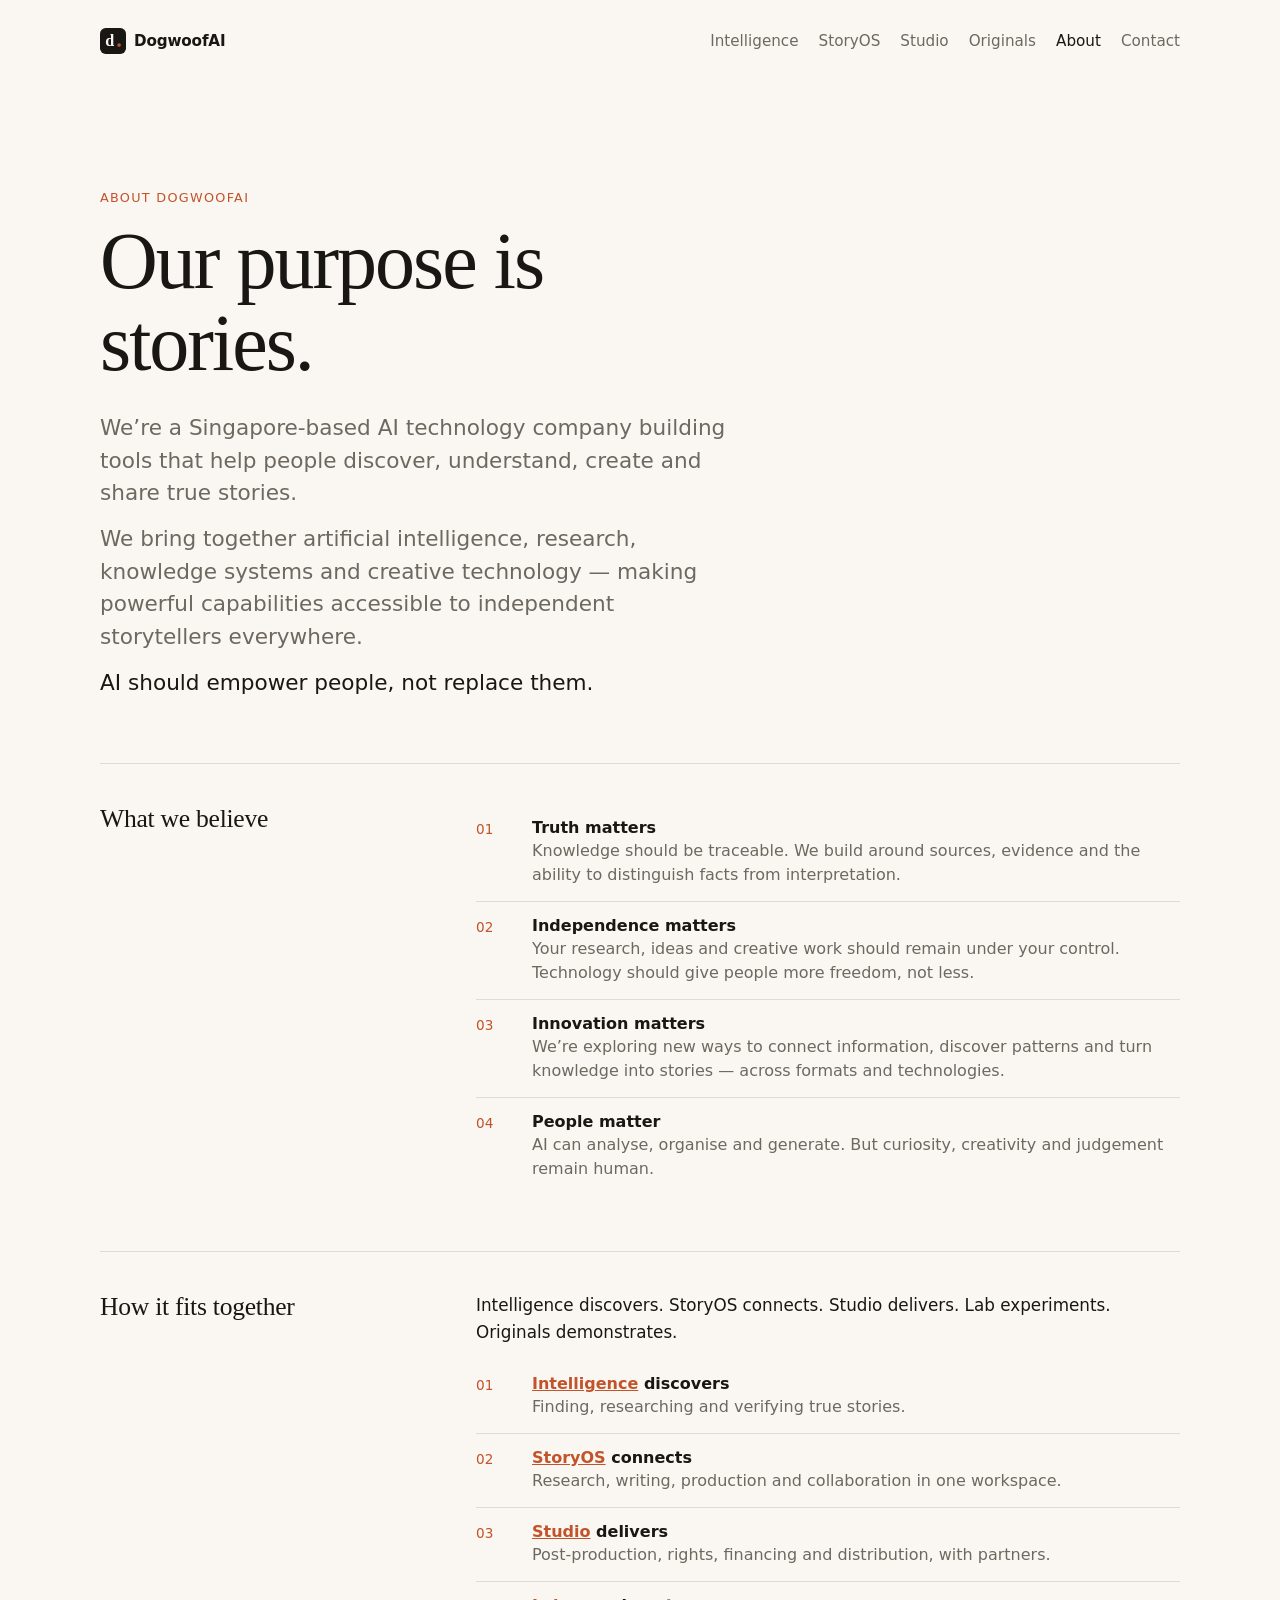
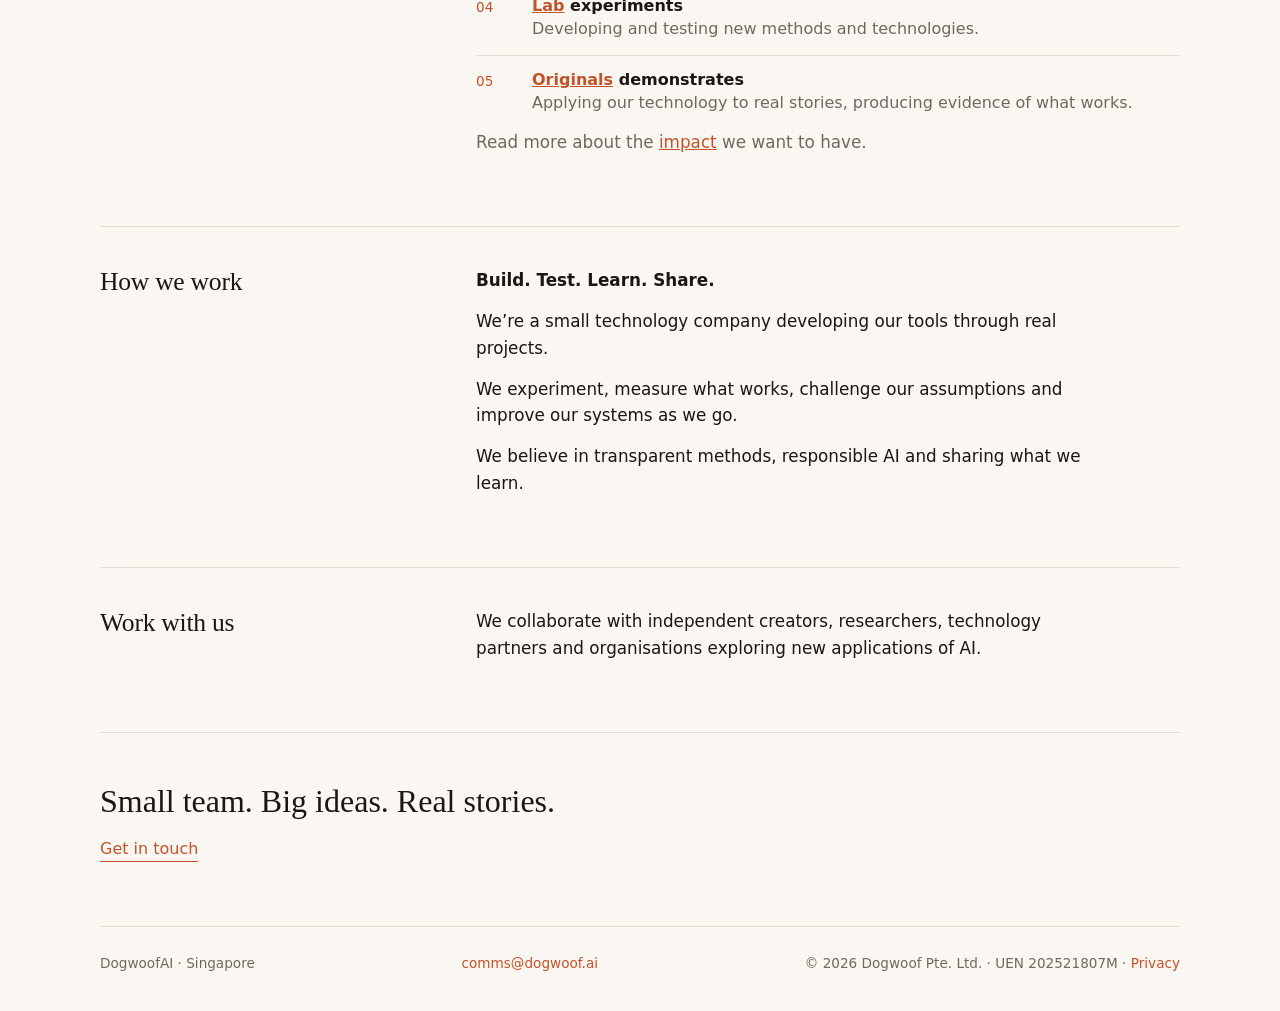
==== commit 980bb83e: "Add UEN and registered address from BizFile Footer shows UEN 202521807M; privacy notice adds UEN and" ====
--- a/about.html
+++ b/about.html
@@ -81,7 +81,7 @@
     <footer id="contact">
       <span>DogwoofAI &middot; Singapore</span>
       <span><a href="mailto:comms@dogwoof.ai">comms@dogwoof.ai</a></span>
-      <span>&copy; <span id="y">2026</span> Dogwoof Pte. Ltd. &middot; <a href="/privacy">Privacy</a></span>
+      <span>&copy; <span id="y">2026</span> Dogwoof Pte. Ltd. &middot; UEN 202521807M &middot; <a href="/privacy">Privacy</a></span>
     </footer>
   </div>
   <script>document.getElementById('y').textContent = new Date().getFullYear();</script>
--- a/styles.css
+++ b/styles.css
@@ -117,3 +117,16 @@
   header { padding: 8vh 0 48px; }
 }
 section.block .body a { color: var(--accent); }
+
+.contact-form { display: grid; gap: 6px; max-width: 560px; }
+.contact-form label { font-size: 0.85rem; color: var(--muted); margin-top: 10px; }
+.contact-form input, .contact-form textarea { font: inherit; font-size: 1rem; color: var(--fg); background: var(--bg); border: 1px solid var(--rule); border-radius: 6px; padding: 10px 12px; width: 100%; }
+.contact-form textarea { resize: vertical; min-height: 140px; }
+.contact-form input:focus, .contact-form textarea:focus { outline: 2px solid var(--accent); outline-offset: 1px; border-color: transparent; }
+.contact-form p.actions { margin-top: 18px; }
+.contact-form button { font: inherit; font-size: 1rem; color: var(--bg); background: var(--fg); border: 0; border-radius: 6px; padding: 10px 22px; cursor: pointer; }
+.contact-form button:disabled { opacity: 0.6; cursor: default; }
+.contact-form p.status { font-family: inherit; font-size: 1rem; margin: 8px 0 0; min-height: 1.5em; }
+.contact-form .hp { position: absolute; left: -10000px; width: 1px; height: 1px; overflow: hidden; }
+.contact-form label:first-child { margin-top: 0; }
+.contact-form p { max-width: none; }
